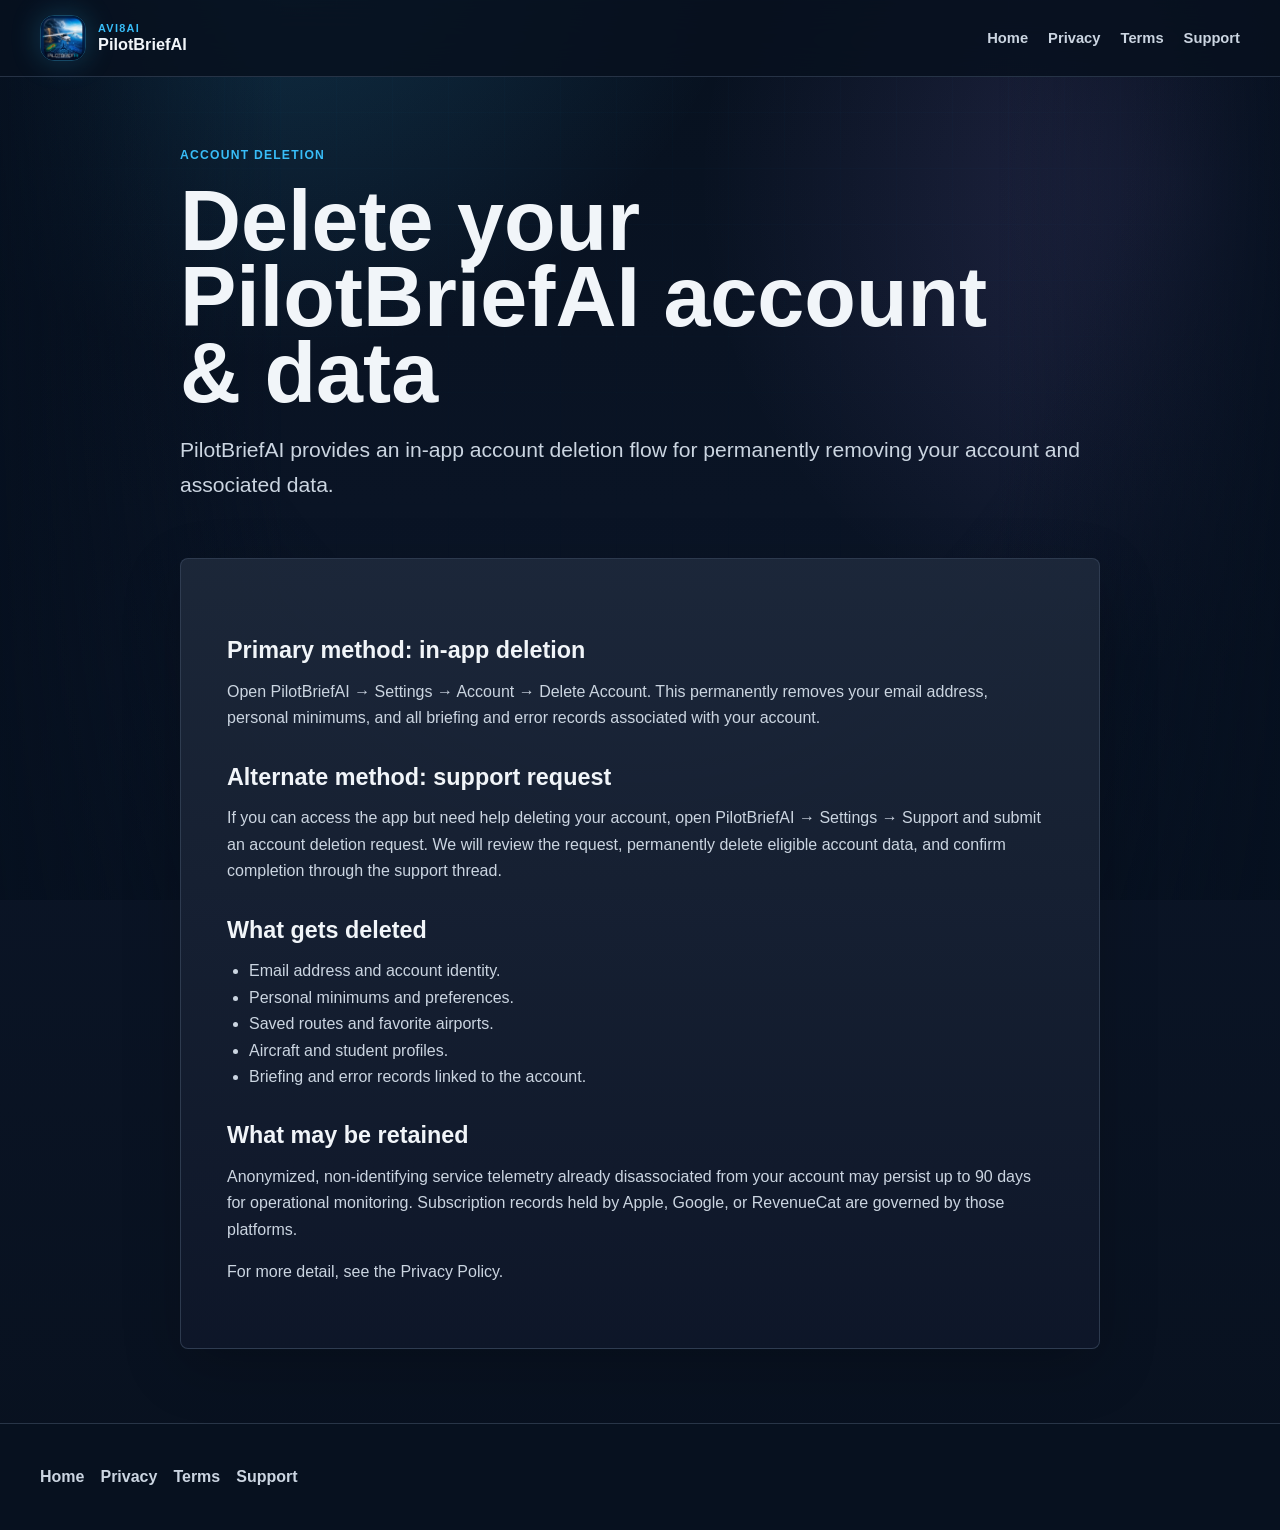
==== delete-account/index.html @ ac54194d "first go" ====
<!DOCTYPE html>
<html lang="en">
<head>
  <meta charset="utf-8">
  <meta name="viewport" content="width=device-width, initial-scale=1">
  <title>Delete Account & Data | PilotBriefAI</title>
  <meta name="description" content="How to delete your PilotBriefAI account and associated data.">
  <link rel="canonical" href="https://avi8ai.com/delete-account/">
  <link rel="icon" href="../assets/pilotbriefai-icon-192.png">
  <link rel="stylesheet" href="../styles.css">
</head>
<body>
  <header class="site-header">
    <div class="container nav">
      <a class="brand" href="../index.html"><img class="brand-mark" src="../assets/pilotbriefai-icon-192.png" alt=""><span><small>AVI8AI</small>PilotBriefAI</span></a>
      <nav class="nav-links" aria-label="Primary navigation">
        <a href="../index.html">Home</a>
        <a href="../privacy/index.html">Privacy</a>
        <a href="../terms/index.html">Terms</a>
        <a href="../support/index.html">Support</a>
      </nav>
    </div>
  </header>
  <main class="legal-wrap">
    <section class="legal-hero">
      <p class="eyebrow">Account deletion</p>
      <h1>Delete your PilotBriefAI account & data</h1>
      <p class="lead">PilotBriefAI provides an in-app account deletion flow for permanently removing your account and associated data.</p>
    </section>
    <article class="legal-card">
      <h2>Primary method: in-app deletion</h2>
      <p>Open PilotBriefAI → Settings → Account → Delete Account. This permanently removes your email address, personal minimums, and all briefing and error records associated with your account.</p>
      <h2>Alternate method: support request</h2>
      <p>If you can access the app but need help deleting your account, open PilotBriefAI → Settings → Support and submit an account deletion request. We will review the request, permanently delete eligible account data, and confirm completion through the support thread.</p>
      <h2>What gets deleted</h2>
      <ul>
        <li>Email address and account identity.</li>
        <li>Personal minimums and preferences.</li>
        <li>Saved routes and favorite airports.</li>
        <li>Aircraft and student profiles.</li>
        <li>Briefing and error records linked to the account.</li>
      </ul>
      <h2>What may be retained</h2>
      <p>Anonymized, non-identifying service telemetry already disassociated from your account may persist up to 90 days for operational monitoring. Subscription records held by Apple, Google, or RevenueCat are governed by those platforms.</p>
      <p>For more detail, see the <a href="../privacy/index.html">Privacy Policy</a>.</p>
    </article>
  </main>
  <footer class="site-footer"><div class="container footer-links"><a href="../index.html">Home</a><a href="../privacy/index.html">Privacy</a><a href="../terms/index.html">Terms</a><a href="../support/index.html">Support</a></div></footer>
</body>
</html>
---- styles.css ----
:root {
  --bg: #0f172a;
  --bg-deep: #06101f;
  --surface: #1e293b;
  --surface-alt: #142033;
  --panel: rgba(30, 41, 59, 0.82);
  --border: #334155;
  --text: #f1f5f9;
  --secondary: #cbd5e1;
  --muted: #7c8ba1;
  --accent: #38bdf8;
  --accent-2: #0ea5e9;
  --vfr: #4ade80;
  --mvfr: #60a5fa;
  --ifr: #f87171;
  --lifr: #d946ef;
  --go: #4ade80;
  --marginal: #fbbf24;
  --nogo: #f87171;
  --free: #64748b;
  --vfr-plan: #22c55e;
  --ifr-plan: #38bdf8;
  --cfi-plan: #a78bfa;
  --twilight: #fb923c;
  --shadow: 0 28px 90px rgba(0, 0, 0, 0.38);
  color-scheme: dark;
}

* {
  box-sizing: border-box;
}

html {
  scroll-behavior: smooth;
}

body {
  margin: 0;
  min-width: 320px;
  background:
    radial-gradient(circle at 20% -10%, rgba(56, 189, 248, 0.22), transparent 32rem),
    radial-gradient(circle at 92% 12%, rgba(167, 139, 250, 0.16), transparent 30rem),
    linear-gradient(180deg, #07111f 0%, #0b1527 44%, #08111f 100%);
  color: var(--text);
  font-family: -apple-system, BlinkMacSystemFont, "Segoe UI", sans-serif;
  line-height: 1.65;
}

body::before {
  content: "";
  position: fixed;
  inset: 0;
  z-index: -2;
  opacity: 0.34;
  background:
    linear-gradient(rgba(56, 189, 248, 0.07) 1px, transparent 1px),
    linear-gradient(90deg, rgba(56, 189, 248, 0.06) 1px, transparent 1px);
  background-size: 56px 56px;
  mask-image: linear-gradient(to bottom, #000 0%, transparent 78%);
}

body::after {
  content: "";
  position: fixed;
  inset: 0;
  z-index: -1;
  pointer-events: none;
  background:
    radial-gradient(ellipse at 50% 0%, transparent 0, transparent 55%, rgba(6, 16, 31, 0.72) 100%),
    linear-gradient(90deg, rgba(6, 16, 31, 0.86), transparent 22%, transparent 78%, rgba(6, 16, 31, 0.84));
}

a {
  color: inherit;
  text-decoration: none;
}

img {
  display: block;
  max-width: 100%;
}

p,
h1,
h2,
h3 {
  margin-top: 0;
}

h1,
h2,
h3 {
  letter-spacing: 0;
}

h1 {
  max-width: 820px;
  margin-bottom: 22px;
  font-size: clamp(3rem, 6.6vw, 6.4rem);
  line-height: 0.9;
}

h2 {
  margin-bottom: 16px;
  font-size: clamp(2.05rem, 4.2vw, 4rem);
  line-height: 1.02;
}

h3 {
  margin-bottom: 10px;
  font-size: 1.15rem;
  line-height: 1.2;
}

.container {
  width: min(1200px, calc(100% - 32px));
  margin: 0 auto;
}

.site-header {
  position: sticky;
  top: 0;
  z-index: 50;
  border-bottom: 1px solid rgba(51, 65, 85, 0.72);
  background: rgba(7, 17, 31, 0.86);
  backdrop-filter: blur(18px);
}

.nav {
  display: flex;
  min-height: 76px;
  align-items: center;
  justify-content: space-between;
  gap: 22px;
}

.brand {
  display: inline-flex;
  align-items: center;
  gap: 12px;
  min-width: fit-content;
  font-weight: 800;
}

.brand-mark {
  width: 46px;
  height: 46px;
  border: 1px solid rgba(56, 189, 248, 0.32);
  border-radius: 14px;
  object-fit: cover;
  box-shadow: 0 0 30px rgba(56, 189, 248, 0.24);
}

.brand small {
  display: block;
  color: var(--accent);
  font-size: 0.68rem;
  font-weight: 800;
  letter-spacing: 0.12em;
  line-height: 1.1;
  text-transform: uppercase;
}

.brand span {
  display: block;
  color: var(--text);
  font-size: 1.02rem;
  line-height: 1.15;
}

.nav-links {
  display: flex;
  align-items: center;
  gap: 20px;
  color: var(--secondary);
  font-size: 0.92rem;
  font-weight: 700;
}

.nav-links a {
  white-space: nowrap;
}

.nav-links a:hover {
  color: var(--accent);
}

.btn,
.store-badge {
  display: inline-flex;
  align-items: center;
  justify-content: center;
  gap: 10px;
  border: 1px solid rgba(56, 189, 248, 0.42);
  border-radius: 8px;
  min-height: 48px;
  padding: 0 18px;
  background: rgba(56, 189, 248, 0.12);
  color: var(--text);
  font-weight: 800;
  line-height: 1.15;
  transition: border-color 160ms ease, transform 160ms ease, background 160ms ease;
}

.btn:hover,
.store-badge:hover {
  transform: translateY(-1px);
  border-color: rgba(56, 189, 248, 0.9);
}

.btn.primary {
  border-color: transparent;
  background: linear-gradient(135deg, #67e8f9 0%, var(--accent) 42%, #0ea5e9 100%);
  color: #03131f;
  box-shadow: 0 18px 42px rgba(14, 165, 233, 0.26);
}

.btn.ghost {
  background: rgba(15, 23, 42, 0.68);
  color: var(--secondary);
}

.btn ion-icon {
  flex: 0 0 auto;
  font-size: 1.3rem;
}

.hero {
  position: relative;
  overflow: hidden;
  padding: 56px 0 72px;
}

.hero::before {
  content: "";
  position: absolute;
  inset: 0;
  background:
    linear-gradient(90deg, rgba(6, 16, 31, 0.92), rgba(6, 16, 31, 0.58) 45%, rgba(6, 16, 31, 0.82)),
    url("assets/avi8ai-logo-512.png") center right 8% / min(52vw, 680px) no-repeat;
  opacity: 0.34;
  pointer-events: none;
}

.hero-grid {
  position: relative;
  display: grid;
  grid-template-columns: minmax(0, 1.02fr) minmax(390px, 0.82fr);
  gap: 54px;
  align-items: center;
}

.hero-copy {
  position: relative;
  z-index: 10;
  max-width: 660px;
}

.eyebrow {
  display: inline-flex;
  align-items: center;
  gap: 9px;
  margin: 0 0 18px;
  color: var(--accent);
  font-size: 0.76rem;
  font-weight: 800;
  letter-spacing: 0.1em;
  text-transform: uppercase;
}

.status-dot {
  width: 9px;
  height: 9px;
  border-radius: 50%;
  background: var(--marginal);
  box-shadow: 0 0 0 7px rgba(251, 191, 36, 0.13), 0 0 24px rgba(251, 191, 36, 0.45);
}

.lead {
  color: var(--secondary);
  font-size: clamp(1.08rem, 2vw, 1.32rem);
}

.hero-actions,
.store-row,
.chip-row {
  display: flex;
  flex-wrap: wrap;
  align-items: center;
  gap: 12px;
}

.hero-actions {
  margin: 30px 0 18px;
}

.trial-note {
  display: flex;
  flex-wrap: wrap;
  gap: 12px;
  margin: 18px 0 0;
  color: var(--secondary);
}

.trial-note span {
  display: inline-flex;
  align-items: center;
  gap: 8px;
}

.store-row {
  margin-top: 24px;
}

.store-badge {
  min-height: auto;
  padding: 0;
  border: 0;
  background: transparent;
  box-shadow: 0 18px 42px rgba(0, 0, 0, 0.28);
}

.store-badge img {
  width: clamp(184px, 18vw, 238px);
  height: auto;
}

.store-row.hero-store {
  gap: 16px;
  margin-top: 30px;
}

.store-row.hero-store .store-badge img {
  width: clamp(206px, 20vw, 272px);
}

.hero-kicker {
  max-width: 760px;
  color: var(--text);
  font-size: clamp(1.1rem, 2vw, 1.28rem);
  font-weight: 850;
}

.store-badge small,
.metric-label {
  display: block;
  color: var(--muted);
  font-size: 0.68rem;
  font-weight: 800;
  letter-spacing: 0.05em;
  line-height: 1.1;
  text-transform: uppercase;
}

.store-badge strong {
  display: block;
  font-size: 1.04rem;
}

.chip-row {
  margin-top: 22px;
}

.ai-badge {
  display: inline-flex;
  align-items: center;
  gap: 5px;
  width: fit-content;
  border: 1px solid rgba(56, 189, 248, 0.3);
  border-radius: 999px;
  padding: 3px 8px;
  background: rgba(56, 189, 248, 0.12);
  color: var(--accent);
  font-size: 0.72rem;
  font-weight: 800;
  line-height: 1.1;
}

.ai-badge ion-icon {
  font-size: 0.86rem;
}

.chip {
  display: inline-flex;
  align-items: center;
  gap: 8px;
  min-height: 30px;
  border: 1px solid rgba(51, 65, 85, 0.85);
  border-radius: 999px;
  padding: 4px 10px;
  background: rgba(15, 23, 42, 0.68);
  color: var(--secondary);
  font-size: 0.82rem;
  font-weight: 800;
}

.dot {
  width: 8px;
  height: 8px;
  border-radius: 50%;
  background: var(--accent);
}

.dot.vfr { background: var(--vfr); }
.dot.mvfr { background: var(--mvfr); }
.dot.ifr { background: var(--ifr); }
.dot.lifr { background: var(--lifr); }
.dot.warn { background: var(--marginal); }
.dot.go { background: var(--go); }

.flight-deck {
  position: relative;
  min-height: 690px;
}

.phone {
  position: absolute;
  overflow: hidden;
  border: 1px solid rgba(203, 213, 225, 0.16);
  border-radius: 42px;
  background: #020617;
  box-shadow: var(--shadow);
}

.phone img {
  width: 100%;
  border-radius: 40px;
}

.phone.main {
  top: 0;
  right: 42px;
  z-index: 5;
  width: min(322px, 74vw);
}

.phone.left {
  top: 122px;
  left: 0;
  z-index: 3;
  width: min(252px, 58vw);
  opacity: 0.78;
  transform: rotate(-5deg);
}

.phone.right {
  right: 0;
  bottom: 10px;
  z-index: 2;
  width: min(242px, 56vw);
  opacity: 0.68;
  transform: rotate(5deg);
}

.deck-card {
  position: absolute;
  z-index: 8;
  border: 1px solid rgba(56, 189, 248, 0.38);
  border-radius: 8px;
  background: rgba(8, 17, 31, 0.9);
  box-shadow: 0 18px 50px rgba(0, 0, 0, 0.28);
  backdrop-filter: blur(18px);
}

.metar-tile {
  left: 18px;
  right: auto;
  bottom: 72px;
  top: auto;
  width: min(300px, 72vw);
  padding: 0;
  overflow: hidden;
  border-color: rgba(56, 189, 248, 0.42);
  border-radius: 20px;
}

.metar-tile img {
  display: block;
  width: 100%;
  border-radius: 19px;
}

.mini-metric {
  border: 1px solid rgba(51, 65, 85, 0.72);
  border-radius: 8px;
  padding: 9px;
  background: rgba(30, 41, 59, 0.76);
}

.mini-metric b {
  display: block;
  color: var(--text);
  font-size: 1.04rem;
  line-height: 1.2;
}

.route-card {
  left: 18px;
  bottom: 72px;
  width: min(330px, 76vw);
  padding: 16px;
}

.route-line {
  display: flex;
  align-items: center;
  justify-content: space-between;
  gap: 12px;
  margin-top: 14px;
}

.route-line span {
  display: grid;
  place-items: center;
  width: 54px;
  height: 54px;
  border: 1px solid rgba(56, 189, 248, 0.34);
  border-radius: 8px;
  background: rgba(56, 189, 248, 0.1);
  font-weight: 900;
}

.route-line i {
  flex: 1;
  height: 2px;
  background: linear-gradient(90deg, var(--accent), var(--marginal), var(--ifr));
}

.section {
  padding: 82px 0;
}

.section.compact {
  padding: 56px 0;
}

.section.alt {
  border-block: 1px solid rgba(51, 65, 85, 0.58);
  background:
    linear-gradient(180deg, rgba(30, 41, 59, 0.34), rgba(15, 23, 42, 0.2)),
    rgba(8, 17, 31, 0.4);
}

.section-head {
  margin-bottom: 34px;
}

.section-head.center {
  margin-inline: auto;
  text-align: center;
}

.workflow {
  counter-reset: flow;
}

.workflow .panel {
  display: grid;
  grid-template-columns: 48px 1fr;
  gap: 15px;
  align-items: start;
}

.step-num {
  display: grid;
  place-items: center;
  width: 48px;
  height: 48px;
  border: 1px solid rgba(56, 189, 248, 0.4);
  border-radius: 8px;
  background: rgba(56, 189, 248, 0.1);
  color: var(--accent);
  font-weight: 900;
}

.quote-panel {
  margin-top: 18px;
  border-color: rgba(56, 189, 248, 0.42);
  background: linear-gradient(135deg, rgba(56, 189, 248, 0.12), rgba(15, 23, 42, 0.92));
}

.quote-panel p {
  margin: 0;
  color: var(--text);
  font-size: clamp(1.25rem, 2.6vw, 2rem);
  font-weight: 800;
  line-height: 1.25;
}

.efb-table {
  margin-top: 18px;
  overflow-x: auto;
}

.efb-table table {
  width: 100%;
  min-width: 820px;
  border-collapse: collapse;
}

.efb-table th,
.efb-table td {
  border-bottom: 1px solid rgba(51, 65, 85, 0.76);
  padding: 14px 12px;
  color: var(--secondary);
  text-align: center;
  vertical-align: middle;
}

.efb-table th {
  color: var(--text);
  font-size: 0.78rem;
  letter-spacing: 0.08em;
  text-transform: uppercase;
}

.efb-table th:first-child,
.efb-table td:first-child {
  position: sticky;
  left: 0;
  z-index: 1;
  background: #111c2d;
  color: var(--text);
  text-align: left;
  font-weight: 850;
}

.efb-table .yes {
  color: var(--go);
  font-weight: 900;
}

.efb-table .no {
  color: var(--muted);
  font-weight: 900;
}

.stat-strip {
  display: grid;
  grid-template-columns: repeat(5, minmax(0, 1fr));
  gap: 10px;
}

.stat-tile {
  border: 1px solid rgba(51, 65, 85, 0.78);
  border-radius: 8px;
  padding: 16px;
  background: rgba(15, 23, 42, 0.7);
}

.stat-tile strong {
  display: block;
  color: var(--accent);
  font-size: 2rem;
  line-height: 1.05;
}

.stat-tile span {
  color: var(--secondary);
  font-size: 0.86rem;
}

.grid {
  display: grid;
  gap: 18px;
}

.grid.two { grid-template-columns: repeat(2, minmax(0, 1fr)); }
.grid.three { grid-template-columns: repeat(3, minmax(0, 1fr)); }
.grid.four { grid-template-columns: repeat(4, minmax(0, 1fr)); }

.suite-grid {
  gap: 22px;
  align-items: stretch;
}

.panel,
.legal-card {
  border: 1px solid rgba(51, 65, 85, 0.86);
  border-radius: 8px;
  background:
    linear-gradient(180deg, rgba(30, 41, 59, 0.92), rgba(15, 23, 42, 0.92));
  box-shadow: 0 18px 60px rgba(0, 0, 0, 0.2);
}

.panel {
  position: relative;
  overflow: hidden;
  padding: 24px;
}

.panel::before {
  content: "";
  position: absolute;
  inset: 0 0 auto;
  height: 1px;
  background: linear-gradient(90deg, transparent, rgba(56, 189, 248, 0.55), transparent);
}

.panel p,
.legal-card p,
.legal-card li {
  color: var(--secondary);
}

.icon-tile {
  display: grid;
  place-items: center;
  width: 44px;
  height: 44px;
  margin-bottom: 18px;
  border: 1px solid rgba(56, 189, 248, 0.35);
  border-radius: 8px;
  background: rgba(56, 189, 248, 0.1);
  color: var(--accent);
}

.icon-tile ion-icon {
  font-size: 1.55rem;
}

.suite-card {
  display: flex;
  min-height: 100%;
  flex-direction: column;
  padding: 26px;
  background:
    linear-gradient(135deg, rgba(56, 189, 248, 0.08), transparent 34%),
    linear-gradient(180deg, rgba(30, 41, 59, 0.96), rgba(13, 22, 38, 0.96));
}

.suite-card::after {
  content: "";
  position: absolute;
  inset: auto 22px 0;
  height: 3px;
  border-radius: 999px 999px 0 0;
  background: linear-gradient(90deg, transparent, rgba(56, 189, 248, 0.52), transparent);
  opacity: 0.58;
}

.suite-top {
  display: flex;
  align-items: center;
  justify-content: space-between;
  gap: 16px;
  margin-bottom: 22px;
}

.suite-top .icon-tile {
  flex: 0 0 auto;
  margin: 0;
}

.suite-card h3 {
  margin-bottom: 12px;
  font-size: 1.28rem;
}

.suite-card > p {
  margin-bottom: 0;
}

.suite-card .feature-list {
  margin-top: 24px;
  padding-top: 20px;
  border-top: 1px solid rgba(51, 65, 85, 0.72);
}

.brief-groups {
  display: grid;
  grid-template-columns: repeat(3, 1fr);
  gap: 16px;
  margin-bottom: 48px;
}

.brief-group {
  display: flex;
  flex-direction: column;
}

.brief-group h3 {
  margin: 12px 0 8px;
}

.brief-group > p {
  margin-bottom: 20px;
  color: var(--secondary);
  font-size: 0.9rem;
}

.brief-group.ai-group {
  border-color: rgba(56, 189, 248, 0.34);
  background:
    radial-gradient(circle at 80% 10%, rgba(56, 189, 248, 0.08), transparent 60%),
    rgba(15, 23, 42, 0.82);
}

.brief-feat {
  list-style: none;
  margin: 0 0 0 0;
  padding: 0;
  display: grid;
  gap: 7px;
  margin-top: auto;
}

.brief-feat li {
  display: flex;
  align-items: center;
  gap: 8px;
  padding: 9px 11px;
  border: 1px solid rgba(51, 65, 85, 0.55);
  border-radius: 7px;
  background: rgba(15, 23, 42, 0.55);
  color: var(--secondary);
  font-size: 0.84rem;
  font-weight: 700;
}

.brief-feat li ion-icon {
  flex-shrink: 0;
  color: var(--accent);
  font-size: 0.82rem;
}

.brief-group:not(.ai-group) .brief-feat li ion-icon {
  color: var(--muted);
}

.brief-feat li small {
  margin-left: auto;
  border: 1px solid rgba(56, 189, 248, 0.3);
  border-radius: 999px;
  padding: 1px 6px;
  background: rgba(56, 189, 248, 0.1);
  color: var(--accent);
  font-size: 0.62rem;
  font-weight: 800;
  letter-spacing: 0.06em;
  text-transform: uppercase;
}

.boi-badge {
  display: inline-flex;
  align-items: center;
  gap: 5px;
  border: 1px solid rgba(56, 189, 248, 0.3);
  border-radius: 999px;
  padding: 3px 8px;
  background: rgba(56, 189, 248, 0.12);
  color: var(--accent);
  font-size: 0.66rem;
  font-weight: 800;
  letter-spacing: 0.04em;
  text-transform: uppercase;
  white-space: nowrap;
}

.boi-badge ion-icon {
  font-size: 0.76rem;
}

.boi-badge.data {
  border-color: rgba(51, 65, 85, 0.8);
  background: rgba(30, 41, 59, 0.7);
  color: var(--muted);
}

.boi-badge.live {
  border-color: rgba(74, 222, 128, 0.3);
  background: rgba(74, 222, 128, 0.1);
  color: var(--vfr);
}

.decision-panel {
  display: grid;
  grid-template-columns: minmax(0, 1fr) 230px;
  gap: 20px;
  align-items: stretch;
}

.brief-card {
  min-height: 100%;
  border-color: rgba(251, 191, 36, 0.42);
}

.brief-top {
  display: flex;
  align-items: center;
  justify-content: space-between;
  gap: 12px;
  margin-bottom: 18px;
}

.verdict-bar {
  display: grid;
  place-items: center;
  min-height: 78px;
  margin: 0 -24px 20px;
  background: var(--marginal);
  color: #03131f;
  font-size: 1.7rem;
  font-weight: 900;
}

.gng-panel {
  display: grid;
  place-items: center;
  min-height: 100%;
}

.gng-stack {
  display: grid;
  gap: 10px;
  width: 100%;
}

.gng-option {
  border: 1px solid rgba(51, 65, 85, 0.85);
  border-radius: 8px;
  padding: 14px;
  background: rgba(15, 23, 42, 0.72);
}

.gng-option strong {
  display: flex;
  align-items: center;
  gap: 8px;
  color: var(--text);
}

.gng-option.active {
  border-color: rgba(251, 191, 36, 0.56);
  background: rgba(251, 191, 36, 0.12);
}

.metrics {
  display: grid;
  grid-template-columns: repeat(3, 1fr);
  gap: 10px;
  margin-top: 18px;
}

.feature-list {
  display: grid;
  gap: 12px;
  margin-top: 18px;
}

.feature-list span {
  display: flex;
  align-items: flex-start;
  gap: 10px;
  color: var(--secondary);
}

.feature-list ion-icon {
  flex: 0 0 auto;
  margin-top: 4px;
  color: var(--go);
}

.cfi-command {
  display: grid;
  grid-template-columns: minmax(0, 1.02fr) minmax(390px, 0.88fr);
  gap: 34px;
  align-items: center;
}

.cfi-copy {
  min-width: 0;
}

.cfi-capabilities {
  margin-top: 26px;
}

.cfi-mini {
  min-height: 100%;
}

.cfi-mini .icon-tile {
  margin-bottom: 14px;
}

.cfi-flow {
  display: flex;
  align-items: center;
  gap: 8px;
  margin-top: 20px;
  overflow-x: auto;
  padding-bottom: 4px;
}

.cfi-flow span {
  display: inline-flex;
  align-items: center;
  gap: 8px;
  min-height: 42px;
  border: 1px solid rgba(167, 139, 250, 0.42);
  border-radius: 8px;
  padding: 0 12px;
  background: rgba(167, 139, 250, 0.1);
  color: var(--text);
  font-size: 0.86rem;
  font-weight: 900;
  white-space: nowrap;
}

.cfi-flow ion-icon {
  color: var(--cfi-plan);
  font-size: 1.1rem;
}

.cfi-flow i {
  flex: 0 0 24px;
  height: 1px;
  background: linear-gradient(90deg, rgba(167, 139, 250, 0.2), rgba(56, 189, 248, 0.8));
}

.cfi-visual {
  position: relative;
  min-height: 580px;
  overflow: hidden;
  border: 1px solid rgba(167, 139, 250, 0.22);
  border-radius: 12px;
  background: #060e1c;
  box-shadow: var(--shadow);
}

.cfi-visual::before {
  content: "";
  position: absolute;
  inset: 0;
  background: radial-gradient(ellipse at 62% 38%, rgba(167, 139, 250, 0.13), transparent 68%);
  pointer-events: none;
}

.cfi-screen {
  position: absolute;
  z-index: 1;
  overflow: hidden;
  border: 1px solid rgba(148, 163, 184, 0.18);
  border-radius: 14px;
  background: #06101f;
  box-shadow: 0 20px 56px rgba(0, 0, 0, 0.6), 0 0 0 1px rgba(167, 139, 250, 0.08);
}

.cfi-screen img {
  display: block;
  width: 100%;
  height: 100%;
  object-fit: cover;
  object-position: top center;
}

.cfi-screen.teaching {
  left: 6%;
  top: 28px;
  width: min(58%, 390px);
  bottom: 28px;
}

.cfi-screen.sending {
  right: 4%;
  top: 72px;
  width: min(52%, 350px);
  bottom: 28px;
  box-shadow: 0 24px 64px rgba(0, 0, 0, 0.7), 0 0 0 1px rgba(167, 139, 250, 0.12), -8px 0 32px rgba(0, 0, 0, 0.4);
}

.cfi-status-card {
  position: absolute;
  left: 28px;
  right: 28px;
  bottom: 24px;
  z-index: 3;
  border: 1px solid rgba(167, 139, 250, 0.46);
  border-radius: 8px;
  padding: 18px;
  background: rgba(7, 17, 31, 0.88);
  backdrop-filter: blur(14px);
}

.cfi-status-card h3 {
  margin: 12px 0 4px;
}

.cfi-status-card p {
  margin-bottom: 14px;
  color: var(--secondary);
}

.cfi-status-grid {
  display: grid;
  grid-template-columns: repeat(3, minmax(0, 1fr));
  gap: 8px;
}

.cfi-status-grid span {
  border: 1px solid rgba(51, 65, 85, 0.82);
  border-radius: 8px;
  padding: 10px;
  background: rgba(15, 23, 42, 0.72);
  color: var(--secondary);
  font-size: 0.82rem;
}

.cfi-status-grid b {
  display: block;
  color: var(--cfi-plan);
  font-size: 1rem;
  line-height: 1.15;
}

.route-showcase {
  display: grid;
  grid-template-columns: minmax(0, 0.95fr) minmax(0, 1.05fr);
  gap: 34px;
  align-items: stretch;
}

.route-showcase.center {
  align-items: center;
}

.route-notes {
  display: grid;
  gap: 14px;
  margin-top: 28px;
}

.route-notes div {
  display: grid;
  grid-template-columns: 42px minmax(0, 1fr);
  column-gap: 14px;
  align-items: start;
  border-top: 1px solid rgba(51, 65, 85, 0.76);
  padding-top: 16px;
}

.route-notes .note-number {
  display: grid;
  place-items: center;
  width: 34px;
  height: 34px;
  border: 1px solid rgba(56, 189, 248, 0.34);
  border-radius: 8px;
  background: rgba(56, 189, 248, 0.08);
  color: var(--accent);
  font-size: 0.72rem;
  font-weight: 900;
}

.route-notes strong {
  color: var(--text);
  font-size: 1.04rem;
  line-height: 1.2;
}

.route-notes p {
  grid-column: 2;
  margin: 4px 0 0;
  color: var(--secondary);
}

.insight-rail {
  display: grid;
  grid-template-columns: repeat(2, minmax(0, 1fr));
  gap: 0;
  margin-top: 28px;
  overflow: hidden;
  border: 1px solid rgba(51, 65, 85, 0.76);
  border-radius: 8px;
  background:
    linear-gradient(135deg, rgba(56, 189, 248, 0.08), transparent 36%),
    rgba(15, 23, 42, 0.62);
}

.insight-rail.compact {
  grid-template-columns: repeat(2, minmax(0, 1fr));
}

.insight-rail div {
  min-width: 0;
  padding: 18px;
  border-right: 1px solid rgba(51, 65, 85, 0.7);
  border-bottom: 1px solid rgba(51, 65, 85, 0.7);
}

.insight-rail div:nth-child(2n) {
  border-right: 0;
}

.insight-rail div:nth-last-child(-n+2) {
  border-bottom: 0;
}

.insight-rail strong {
  display: block;
  margin-bottom: 6px;
  color: var(--text);
  line-height: 1.2;
}

.insight-rail p {
  margin: 0;
  color: var(--secondary);
  font-size: 0.95rem;
}

.screenshot-panel,
.product-visual {
  overflow: hidden;
  position: relative;
  border: 1px solid rgba(56, 189, 248, 0.22);
  border-radius: 8px;
  background:
    radial-gradient(circle at 50% 0%, rgba(56, 189, 248, 0.16), transparent 24rem),
    linear-gradient(180deg, rgba(30, 41, 59, 0.72), rgba(7, 17, 31, 0.94));
}

.screenshot-panel::after,
.product-visual::after {
  content: "";
  position: absolute;
  inset: 0;
  pointer-events: none;
  background:
    linear-gradient(180deg, rgba(7, 17, 31, 0.05), transparent 42%, rgba(7, 17, 31, 0.42)),
    linear-gradient(90deg, rgba(7, 17, 31, 0.24), transparent 18%, transparent 82%, rgba(7, 17, 31, 0.24));
}

.screenshot-panel img {
  width: 100%;
}

.pirep-visual {
  display: flex;
  align-items: center;
  justify-content: center;
  align-self: center;
  min-height: 0;
  padding: 24px;
  background: none;
  border: none;
  box-shadow: none;
}

.pirep-visual img {
  width: auto;
  max-width: 340px;
  height: auto;
  border-radius: 24px;
  border: 1.5px solid rgba(51, 65, 85, 0.8);
  box-shadow: 0 32px 90px rgba(0, 0, 0, 0.55), 0 0 0 1px rgba(56, 189, 248, 0.1);
}

.pirep-visual::after {
  display: none;
}

.screenshot-panel.pad {
  padding: 16px;
}

.screenshot-panel.pad img {
  border: 1px solid rgba(51, 65, 85, 0.82);
  border-radius: 8px;
  background: #07111f;
}

.combo-card {
  display: grid;
  grid-template-rows: auto 1fr;
  gap: 18px;
  height: 560px;
  background:
    radial-gradient(circle at 50% 76%, rgba(56, 189, 248, 0.14), transparent 16rem),
    linear-gradient(180deg, rgba(30, 41, 59, 0.92), rgba(10, 19, 34, 0.96));
}

.combo-visual {
  align-self: end;
  min-height: 330px;
  padding: 22px;
  border-color: rgba(56, 189, 248, 0.14);
  background:
    radial-gradient(circle at 50% 34%, rgba(56, 189, 248, 0.2), transparent 15rem),
    linear-gradient(180deg, rgba(56, 189, 248, 0.08), rgba(7, 17, 31, 0.58));
  box-shadow: inset 0 1px 0 rgba(255, 255, 255, 0.04);
}

.combo-visual.phone-frame,
.combo-visual.single {
  display: grid;
  place-items: center;
}

.combo-visual.phone-frame img,
.combo-visual.single img {
  width: min(295px, 92%);
  max-height: 390px;
  object-fit: contain;
  filter: drop-shadow(0 24px 44px rgba(0, 0, 0, 0.45));
}

.combo-visual.alt-panel {
  background: none;
  border: none;
  box-shadow: none;
  padding: 0;
  min-height: 0;
  align-self: stretch;
  display: flex;
  align-items: center;
}

.combo-visual.alt-panel img {
  width: 100%;
  height: auto;
  object-fit: contain;
  filter: none;
  border-radius: 20px;
  border: 1.5px solid rgba(51, 65, 85, 0.8);
  box-shadow: 0 32px 90px rgba(0, 0, 0, 0.55), 0 0 0 1px rgba(56, 189, 248, 0.1);
}

.combo-visual.live-track-panel {
  padding: 0;
  overflow: hidden;
  border-radius: 10px;
}

.combo-visual.live-track-panel img {
  display: block;
  width: 100%;
  height: 100%;
  max-height: none;
  object-fit: cover;
  object-position: center 70%;
}

.combo-visual.atc-visual {
  display: grid;
  align-content: center;
  gap: 12px;
}

.combo-visual.atc-visual img {
  position: relative;
  z-index: 1;
  border: 1px solid rgba(51, 65, 85, 0.76);
  border-radius: 8px;
  box-shadow: 0 18px 38px rgba(0, 0, 0, 0.3);
}

.combo-visual.atc-visual .chip-shot {
  width: min(230px, 72%);
  margin: 0 auto -4px;
  padding: 12px 22px;
  background: rgba(56, 189, 248, 0.1);
}

.combo-visual.atc-visual .panel-shot {
  width: min(330px, 100%);
  margin: 0 auto;
}

.route-visual {
  min-height: 650px;
  padding: 22px;
}

.route-visual .route-shot {
  position: absolute;
  width: min(51%, 390px);
  max-height: calc(100% - 44px);
  object-fit: cover;
  object-position: top center;
  border: 1px solid rgba(56, 189, 248, 0.26);
  border-radius: 8px;
  box-shadow: 0 28px 70px rgba(0, 0, 0, 0.36);
}

.route-visual .route-shot.primary {
  left: 5%;
  top: 34px;
  z-index: 2;
}

.route-visual .route-shot.secondary {
  right: 5%;
  top: 92px;
  z-index: 1;
}

.route-visual .visual-caption {
  position: absolute;
  left: 24px;
  right: 24px;
  bottom: 20px;
  z-index: 3;
  border: 1px solid rgba(56, 189, 248, 0.28);
  border-radius: 8px;
  padding: 14px 16px;
  background: rgba(7, 17, 31, 0.84);
  color: var(--secondary);
  backdrop-filter: blur(16px);
}

.dashboard-spotlight {
  display: grid;
  grid-template-columns: minmax(0, 0.86fr) minmax(360px, 0.72fr);
  gap: 34px;
  align-items: center;
}

.dashboard-phone {
  min-height: 720px;
  display: grid;
  place-items: center;
  padding: 24px;
}

.dashboard-phone img {
  width: min(390px, 100%);
  border-radius: 28px;
  box-shadow: 0 30px 80px rgba(0, 0, 0, 0.42);
}

.dashboard-points {
  display: grid;
  gap: 12px;
  margin-top: 24px;
}

.dashboard-point {
  display: grid;
  grid-template-columns: 58px minmax(0, 1fr);
  gap: 16px;
  align-items: start;
  border: 1px solid rgba(51, 65, 85, 0.76);
  border-radius: 8px;
  padding: 16px;
  background:
    linear-gradient(135deg, rgba(56, 189, 248, 0.08), transparent 36%),
    rgba(15, 23, 42, 0.7);
}

.dash-icon {
  display: grid;
  place-items: center;
  width: 52px;
  height: 52px;
  border: 1px solid rgba(56, 189, 248, 0.32);
  border-radius: 8px;
  justify-self: start;
  color: var(--accent);
  background: rgba(56, 189, 248, 0.1);
}

.dash-icon ion-icon {
  color: var(--accent);
  font-size: 27px;
}

.dashboard-point > div {
  min-width: 0;
}

.dashboard-point h3 {
  margin: 0 0 5px;
  line-height: 1.15;
}

.dashboard-point p {
  margin-bottom: 0;
}

.sectional {
  min-height: 360px;
  height: 100%;
  position: relative;
  overflow: hidden;
  border: 1px solid rgba(56, 189, 248, 0.28);
  border-radius: 8px;
  background:
    linear-gradient(rgba(8, 17, 31, 0.12), rgba(8, 17, 31, 0.64)),
    url("assets/screenshots/live-track.jpg") center / cover no-repeat;
}

.sectional::after {
  content: "";
  position: absolute;
  inset: 0;
  background:
    radial-gradient(circle at 48% 46%, rgba(56, 189, 248, 0.2), transparent 10rem),
    linear-gradient(180deg, transparent 40%, rgba(6, 16, 31, 0.92));
}

.wind-rose {
  position: absolute;
  left: 28px;
  bottom: 28px;
  z-index: 2;
  display: grid;
  place-items: center;
  width: 176px;
  height: 176px;
  border: 1px solid rgba(56, 189, 248, 0.5);
  border-radius: 50%;
  background: rgba(8, 17, 31, 0.78);
  box-shadow: 0 0 42px rgba(56, 189, 248, 0.14);
}

.wind-rose::before,
.wind-rose::after {
  content: "";
  position: absolute;
  background: rgba(56, 189, 248, 0.6);
}

.wind-rose::before {
  width: 2px;
  height: 140px;
  transform: rotate(20deg);
}

.wind-rose::after {
  width: 118px;
  height: 8px;
  border-radius: 999px;
  background: linear-gradient(90deg, var(--accent), var(--marginal));
  transform: rotate(112deg);
}

.wind-rose span {
  position: relative;
  z-index: 1;
  padding: 8px 10px;
  border-radius: 8px;
  background: #07111f;
  color: var(--text);
  font-weight: 900;
}

.ai-stack {
  display: grid;
  gap: 14px;
}

.ai-step {
  display: grid;
  grid-template-columns: 44px 1fr;
  gap: 14px;
  align-items: start;
  padding: 16px;
  border: 1px solid rgba(51, 65, 85, 0.78);
  border-radius: 8px;
  background: rgba(15, 23, 42, 0.74);
}

.ai-step b {
  display: grid;
  place-items: center;
  width: 44px;
  height: 44px;
  border-radius: 8px;
  background: rgba(56, 189, 248, 0.12);
  color: var(--accent);
}

.under-hood {
  margin-top: 18px;
}

.pricing-card {
  padding-top: 28px;
}

.pricing-card::after {
  content: "";
  position: absolute;
  inset: 0 0 auto;
  height: 4px;
  background: var(--tier, var(--accent));
}

.pricing-card.featured {
  border-color: rgba(56, 189, 248, 0.68);
  box-shadow: 0 24px 80px rgba(56, 189, 248, 0.12);
}

.tier-features {
  margin: 18px 0 0;
  padding: 0;
  list-style: none;
}

.tier-features li {
  display: flex;
  align-items: flex-start;
  gap: 9px;
  padding: 8px 0;
  border-top: 1px solid rgba(51, 65, 85, 0.55);
  color: var(--secondary);
  font-size: 0.92rem;
}

.tier-features ion-icon {
  flex: 0 0 auto;
  margin-top: 3px;
  color: var(--go);
}

.feature-matrix {
  margin-top: 24px;
  overflow-x: auto;
}

.feature-matrix table {
  width: 100%;
  min-width: 920px;
  border-collapse: collapse;
}

.feature-matrix th,
.feature-matrix td {
  border-bottom: 1px solid rgba(51, 65, 85, 0.76);
  padding: 13px 12px;
  color: var(--secondary);
  text-align: center;
  vertical-align: top;
}

.feature-matrix th {
  color: var(--text);
  font-size: 0.82rem;
  letter-spacing: 0.08em;
  text-transform: uppercase;
}

.feature-matrix th:first-child,
.feature-matrix td:first-child {
  position: sticky;
  left: 0;
  z-index: 1;
  background: #111c2d;
  color: var(--text);
  text-align: left;
  font-weight: 800;
}

.feature-matrix .group td {
  background: rgba(56, 189, 248, 0.08);
  color: var(--accent);
  font-size: 0.76rem;
  font-weight: 900;
  letter-spacing: 0.08em;
  text-transform: uppercase;
}

.feature-matrix .yes {
  color: var(--go);
  font-weight: 900;
}

.feature-matrix .no {
  color: var(--muted);
}

.badge {
  display: inline-flex;
  border: 1px solid color-mix(in srgb, var(--tier, var(--accent)) 58%, transparent);
  border-radius: 999px;
  padding: 3px 9px;
  color: var(--tier, var(--accent));
  font-size: 0.73rem;
  font-weight: 900;
  letter-spacing: 0.05em;
  text-transform: uppercase;
}

.price {
  margin: 18px 0 8px;
  font-size: 2.35rem;
  font-weight: 900;
  line-height: 1;
}

.price small {
  color: var(--muted);
  font-size: 0.95rem;
  font-weight: 800;
}

.trial-band {
  border-block: 1px solid rgba(56, 189, 248, 0.34);
  background:
    linear-gradient(90deg, rgba(56, 189, 248, 0.18), rgba(74, 222, 128, 0.08), rgba(251, 191, 36, 0.1)),
    rgba(8, 17, 31, 0.86);
  padding: 34px 0;
}

.trial-band .container {
  display: flex;
  align-items: center;
  justify-content: space-between;
  gap: 22px;
}

.safety {
  border-color: rgba(251, 191, 36, 0.48);
  background:
    linear-gradient(135deg, rgba(251, 191, 36, 0.11), rgba(15, 23, 42, 0.92));
}

.site-footer {
  border-top: 1px solid rgba(51, 65, 85, 0.76);
  background: #07111f;
  padding: 40px 0;
  color: var(--muted);
}

.footer-grid {
  display: grid;
  grid-template-columns: 1fr auto;
  gap: 24px;
  align-items: start;
}

.footer-links {
  display: flex;
  flex-wrap: wrap;
  gap: 16px;
  color: var(--secondary);
  font-weight: 800;
}

.legal-hero {
  padding: 64px 0 34px;
}

.legal-wrap {
  width: min(920px, calc(100% - 32px));
  margin: 0 auto;
}

.legal-card {
  padding: clamp(24px, 4vw, 46px);
  margin-bottom: 74px;
}

.legal-card h2 {
  margin-top: 34px;
  font-size: 1.46rem;
}

.legal-card ul {
  padding-left: 22px;
}

.notice {
  border: 1px solid rgba(251, 191, 36, 0.48);
  border-radius: 8px;
  padding: 18px;
  background: rgba(251, 191, 36, 0.09);
}

.faq details {
  border-top: 1px solid rgba(51, 65, 85, 0.82);
  padding: 18px 0;
}

.faq summary {
  cursor: pointer;
  color: var(--text);
  font-weight: 800;
}

@media (max-width: 980px) {
  .nav {
    align-items: flex-start;
    flex-direction: column;
    padding: 14px 0;
  }

  .nav-links {
    width: 100%;
    overflow-x: auto;
    padding-bottom: 4px;
  }

  .hero-grid,
  .dashboard-spotlight,
  .grid.two,
  .grid.three,
  .grid.four,
  .insight-rail,
  .insight-rail.compact,
  .stat-strip,
  .cfi-command,
  .decision-panel,
  .route-showcase,
  .footer-grid {
    grid-template-columns: 1fr;
  }

  .brief-groups {
    grid-template-columns: 1fr 1fr;
  }

  .insight-rail div,
  .insight-rail div:nth-child(2n),
  .insight-rail div:nth-last-child(-n+2) {
    border-right: 0;
    border-bottom: 1px solid rgba(51, 65, 85, 0.7);
  }

  .insight-rail div:last-child {
    border-bottom: 0;
  }

  .flight-deck {
    min-height: 610px;
  }

  .trial-band .container {
    align-items: flex-start;
    flex-direction: column;
  }

  .cfi-visual {
    min-height: 620px;
  }

  .cfi-screen.teaching {
    left: 4%;
    width: min(58%, 380px);
  }

  .cfi-screen.sending {
    right: 4%;
    width: min(50%, 320px);
  }
}

@media (max-width: 680px) {
  h1 {
    font-size: clamp(2.85rem, 17vw, 4.6rem);
  }

  .brief-groups {
    grid-template-columns: 1fr;
  }

  .hero {
    padding-top: 34px;
  }

  .hero-grid {
    gap: 34px;
  }

  .flight-deck {
    min-height: auto;
  }

  .phone.main {
    position: relative;
    inset: auto;
    width: min(330px, 88vw);
    margin: 0 auto;
  }

  .phone.left,
  .phone.right,
  .deck-card {
    display: none;
  }

  .metrics,
  .metar-grid {
    grid-template-columns: 1fr;
  }

  .workflow .panel {
    grid-template-columns: 1fr;
  }

  .cfi-flow {
    align-items: stretch;
    flex-direction: column;
  }

  .cfi-flow i {
    width: 1px;
    height: 16px;
    margin-left: 20px;
  }

  .cfi-visual {
    min-height: auto;
    padding: 18px;
  }

  .cfi-screen {
    position: relative;
    inset: auto;
    width: 100%;
    height: auto;
  }

  .cfi-screen + .cfi-screen {
    margin-top: 14px;
  }

  .cfi-screen.teaching,
  .cfi-screen.sending {
    left: auto;
    right: auto;
    top: auto;
    width: 100%;
    height: auto;
  }

  .cfi-screen img {
    height: auto;
  }

  .cfi-status-card {
    position: relative;
    left: auto;
    right: auto;
    bottom: auto;
    margin-top: 14px;
  }

  .cfi-status-grid {
    grid-template-columns: 1fr;
  }

  .route-visual {
    display: grid;
    gap: 14px;
    min-height: auto;
    padding: 16px;
  }

  .route-visual .route-shot {
    position: relative;
    width: 100%;
    max-height: none;
    object-fit: contain;
  }

  .route-visual .route-shot.primary,
  .route-visual .route-shot.secondary {
    left: auto;
    right: auto;
    top: auto;
  }

  .dashboard-phone {
    width: 100%;
    min-height: auto;
    padding: 16px;
  }

  .dashboard-phone img {
    width: min(310px, 100%);
    border-radius: 22px;
  }

  .section {
    padding: 60px 0;
  }

  .sectional {
    min-height: 360px;
  }

  .wind-rose {
    width: 146px;
    height: 146px;
  }
}
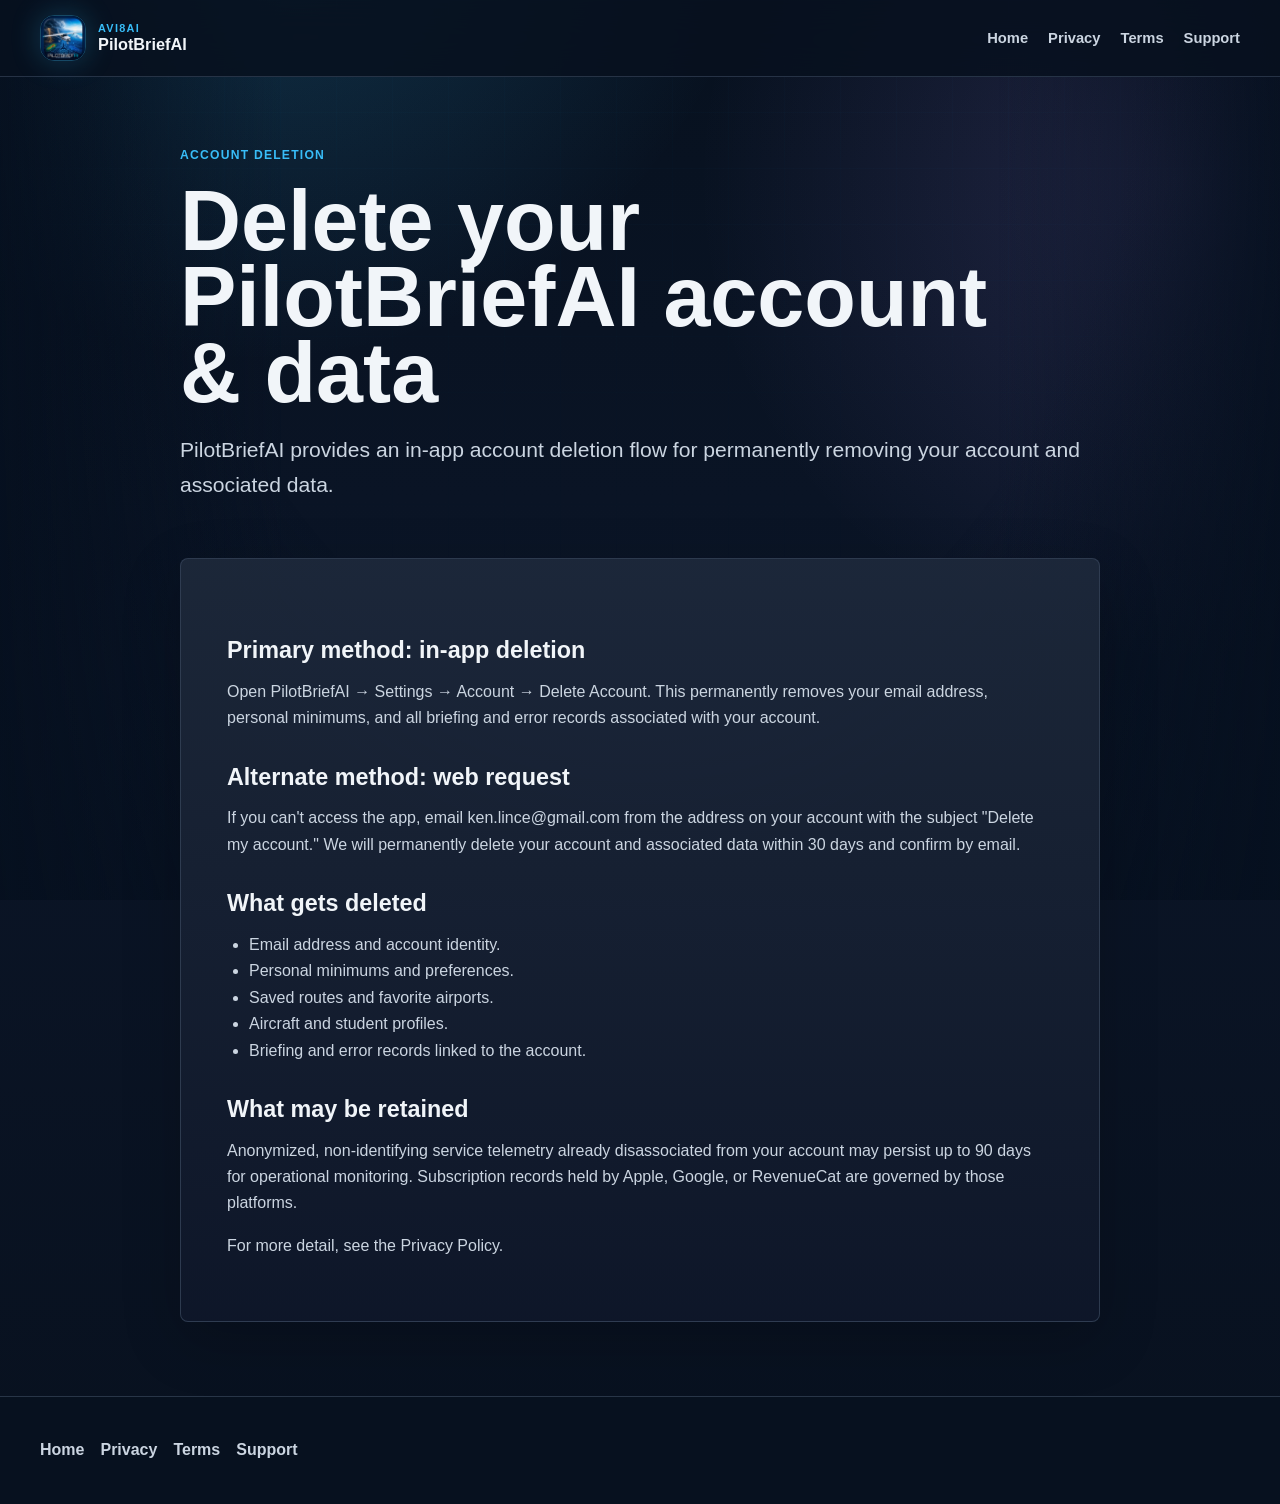
==== commit 0b858808: "update" ====
--- a/delete-account/index.html
+++ b/delete-account/index.html
@@ -30,8 +30,8 @@
     <article class="legal-card">
       <h2>Primary method: in-app deletion</h2>
       <p>Open PilotBriefAI → Settings → Account → Delete Account. This permanently removes your email address, personal minimums, and all briefing and error records associated with your account.</p>
-      <h2>Alternate method: support request</h2>
-      <p>If you can access the app but need help deleting your account, open PilotBriefAI → Settings → Support and submit an account deletion request. We will review the request, permanently delete eligible account data, and confirm completion through the support thread.</p>
+      <h2>Alternate method: web request</h2>
+      <p>If you can't access the app, email <a href="mailto:ken.lince@gmail.com">ken.lince@gmail.com</a> from the address on your account with the subject "Delete my account." We will permanently delete your account and associated data within 30 days and confirm by email.</p>
       <h2>What gets deleted</h2>
       <ul>
         <li>Email address and account identity.</li>
--- a/styles.css
+++ b/styles.css
@@ -185,6 +185,12 @@
   color: var(--accent);
 }
 
+.nav-cta {
+  min-height: 42px;
+  padding-inline: 16px;
+  white-space: nowrap;
+}
+
 .btn,
 .store-badge {
   display: inline-flex;
@@ -235,10 +241,7 @@
   content: "";
   position: absolute;
   inset: 0;
-  background:
-    linear-gradient(90deg, rgba(6, 16, 31, 0.92), rgba(6, 16, 31, 0.58) 45%, rgba(6, 16, 31, 0.82)),
-    url("assets/avi8ai-logo-512.png") center right 8% / min(52vw, 680px) no-repeat;
-  opacity: 0.34;
+  background: linear-gradient(90deg, rgba(6, 16, 31, 0.92), rgba(6, 16, 31, 0.58) 45%, rgba(6, 16, 31, 0.82));
   pointer-events: none;
 }
 
@@ -463,11 +466,12 @@
 }
 
 .metar-tile {
-  left: 18px;
+  left: 18%;
   right: auto;
-  bottom: 72px;
+  bottom: -110px;
   top: auto;
-  width: min(300px, 72vw);
+  transform: translateX(-50%);
+  width: min(275px, 66vw);
   padding: 0;
   overflow: hidden;
   border-color: rgba(56, 189, 248, 0.42);
@@ -477,7 +481,47 @@
 .metar-tile img {
   display: block;
   width: 100%;
-  border-radius: 19px;
+  border-radius: 19px 19px 0 0;
+}
+
+.metar-windy-bar {
+  display: flex;
+  align-items: center;
+  justify-content: space-between;
+  padding: 7px 12px;
+  background: rgba(6, 14, 26, 0.97);
+  border-top: 1px solid rgba(255, 107, 35, 0.25);
+  font-size: 0.67rem;
+  letter-spacing: 0.06em;
+  text-transform: uppercase;
+}
+
+.metar-windy-label {
+  display: flex;
+  align-items: center;
+  gap: 5px;
+  color: var(--muted);
+  font-weight: 700;
+}
+
+.windy-brand {
+  color: #ff6b35;
+  font-weight: 900;
+  letter-spacing: 0.04em;
+}
+
+.windy-inline {
+  display: inline-flex;
+  align-items: center;
+  margin-left: 6px;
+  padding: 1px 7px;
+  border: 1px solid rgba(255, 107, 35, 0.45);
+  border-radius: 999px;
+  color: #ff6b35;
+  font-size: 0.7em;
+  font-weight: 900;
+  letter-spacing: 0.05em;
+  vertical-align: middle;
 }
 
 .mini-metric {
@@ -972,25 +1016,57 @@
   min-width: 0;
 }
 
-.cfi-capabilities {
-  margin-top: 26px;
-}
-
-.cfi-mini {
-  min-height: 100%;
-}
-
-.cfi-mini .icon-tile {
-  margin-bottom: 14px;
-}
-
-.cfi-flow {
+.cfi-steps {
+  list-style: none;
+  margin: 28px 0 0;
+  padding: 0;
+}
+
+.cfi-steps li {
   display: flex;
-  align-items: center;
-  gap: 8px;
-  margin-top: 20px;
-  overflow-x: auto;
-  padding-bottom: 4px;
+  align-items: flex-start;
+  gap: 16px;
+  padding: 16px 0;
+  border-top: 1px solid rgba(51, 65, 85, 0.45);
+}
+
+.cfi-steps li:last-child {
+  border-bottom: 1px solid rgba(51, 65, 85, 0.45);
+}
+
+.cfi-steps li > div {
+  flex: 1;
+  min-width: 0;
+}
+
+.cfi-steps strong {
+  display: block;
+  color: var(--text);
+  font-size: 0.95rem;
+  font-weight: 700;
+  margin-bottom: 4px;
+}
+
+.cfi-steps li p {
+  margin: 0;
+  font-size: 0.85rem;
+  color: var(--secondary);
+  line-height: 1.5;
+}
+
+.icon-tile.cfi-icon {
+  flex-shrink: 0;
+  width: 36px;
+  height: 36px;
+  margin-bottom: 0;
+  margin-top: 2px;
+  border-color: rgba(167, 139, 250, 0.3);
+  background: rgba(167, 139, 250, 0.1);
+  color: var(--cfi-plan);
+}
+
+.icon-tile.cfi-icon ion-icon {
+  font-size: 1.1rem;
 }
 
 .cfi-flow span {
@@ -1123,6 +1199,141 @@
 
 .route-showcase.center {
   align-items: center;
+}
+
+.pirep-showcase {
+  display: grid;
+  grid-template-columns: minmax(0, 0.92fr) minmax(460px, 1.08fr);
+  gap: 38px;
+  align-items: center;
+}
+
+.pirep-copy {
+  min-width: 0;
+}
+
+.pirep-copy h2 {
+  font-size: clamp(2.25rem, 4.4vw, 3.5rem);
+}
+
+.pirep-copy .lead + .lead {
+  margin-top: -4px;
+}
+
+.pirep-legend {
+  display: flex;
+  flex-wrap: wrap;
+  gap: 8px;
+  margin-top: 22px;
+}
+
+.pirep-legend span {
+  display: inline-flex;
+  align-items: center;
+  gap: 7px;
+  border: 1px solid rgba(51, 65, 85, 0.82);
+  border-radius: 999px;
+  padding: 5px 10px;
+  background: rgba(15, 23, 42, 0.72);
+  color: var(--secondary);
+  font-size: 0.72rem;
+  font-weight: 900;
+  letter-spacing: 0.04em;
+  text-transform: uppercase;
+}
+
+.pirep-legend i {
+  width: 8px;
+  height: 8px;
+  border-radius: 999px;
+}
+
+.pirep-legend .sev { background: var(--nogo); }
+.pirep-legend .mod { background: var(--twilight); }
+.pirep-legend .lght { background: var(--marginal); }
+.pirep-legend .icing { background: var(--accent); }
+.pirep-legend .neg { background: var(--go); }
+
+.pirep-notes div {
+  grid-template-columns: 44px minmax(0, 1fr);
+}
+
+.pirep-notes .icon-tile {
+  grid-row: span 2;
+  margin: 0;
+}
+
+.pirep-quote {
+  margin-top: 22px;
+  border: 1px solid rgba(56, 189, 248, 0.34);
+  border-radius: 8px;
+  padding: 16px 18px;
+  background:
+    linear-gradient(135deg, rgba(56, 189, 248, 0.12), rgba(15, 23, 42, 0.84));
+  color: var(--text);
+  font-size: 1.04rem;
+  font-weight: 850;
+  line-height: 1.35;
+}
+
+.pirep-quote span {
+  display: block;
+  margin-top: 8px;
+  color: var(--muted);
+  font-size: 0.74rem;
+  font-weight: 800;
+  letter-spacing: 0.06em;
+  text-transform: uppercase;
+}
+
+.pirep-media {
+  display: grid;
+  grid-template-columns: minmax(0, 1fr) minmax(160px, 0.44fr);
+  gap: 16px;
+  align-items: center;
+}
+
+.pirep-panel {
+  position: relative;
+  overflow: hidden;
+  margin: 0;
+  border: 1px solid rgba(56, 189, 248, 0.22);
+  border-radius: 8px;
+  background:
+    radial-gradient(circle at 50% 0%, rgba(56, 189, 248, 0.16), transparent 24rem),
+    linear-gradient(180deg, rgba(30, 41, 59, 0.72), rgba(7, 17, 31, 0.94));
+  box-shadow: var(--shadow);
+}
+
+.pirep-panel img {
+  width: 100%;
+  height: auto;
+}
+
+.pirep-panel-large figcaption {
+  position: absolute;
+  left: 16px;
+  right: 16px;
+  bottom: 16px;
+  z-index: 2;
+  border: 1px solid rgba(56, 189, 248, 0.28);
+  border-radius: 8px;
+  padding: 10px 12px;
+  background: rgba(7, 17, 31, 0.86);
+  color: var(--secondary);
+  font-size: 0.82rem;
+  font-weight: 800;
+  backdrop-filter: blur(12px);
+}
+
+.pirep-phone-panel {
+  align-self: center;
+  border-radius: 24px;
+  background: transparent;
+}
+
+.pirep-phone-panel img {
+  border-radius: 23px;
 }
 
 .route-notes {
@@ -1272,18 +1483,17 @@
 }
 
 .combo-card {
-  display: grid;
-  grid-template-rows: auto 1fr;
+  display: flex;
+  flex-direction: column;
   gap: 18px;
-  height: 560px;
   background:
     radial-gradient(circle at 50% 76%, rgba(56, 189, 248, 0.14), transparent 16rem),
     linear-gradient(180deg, rgba(30, 41, 59, 0.92), rgba(10, 19, 34, 0.96));
 }
 
 .combo-visual {
-  align-self: end;
-  min-height: 330px;
+  height: 400px;
+  flex-shrink: 0;
   padding: 22px;
   border-color: rgba(56, 189, 248, 0.14);
   background:
@@ -1307,6 +1517,7 @@
 }
 
 .combo-visual.alt-panel {
+  height: auto;
   background: none;
   border: none;
   box-shadow: none;
@@ -1315,11 +1526,14 @@
   align-self: stretch;
   display: flex;
   align-items: center;
+  justify-content: center;
 }
 
 .combo-visual.alt-panel img {
-  width: 100%;
-  height: auto;
+  width: auto;
+  height: 100%;
+  max-width: 100%;
+  max-height: none;
   object-fit: contain;
   filter: none;
   border-radius: 20px;
@@ -1331,15 +1545,15 @@
   padding: 0;
   overflow: hidden;
   border-radius: 10px;
+  background: none;
 }
 
 .combo-visual.live-track-panel img {
   display: block;
   width: 100%;
   height: 100%;
-  max-height: none;
   object-fit: cover;
-  object-position: center 70%;
+  object-position: center 52%;
 }
 
 .combo-visual.atc-visual {
@@ -1576,8 +1790,69 @@
   margin-top: 18px;
 }
 
+.billing-toggle-row {
+  display: flex;
+  justify-content: center;
+  margin-bottom: 36px;
+}
+
+.billing-toggle {
+  display: inline-flex;
+  gap: 4px;
+  border: 1px solid rgba(51, 65, 85, 0.7);
+  border-radius: 999px;
+  padding: 4px;
+  background: rgba(15, 23, 42, 0.6);
+}
+
+.billing-btn {
+  display: inline-flex;
+  align-items: center;
+  gap: 8px;
+  border: none;
+  border-radius: 999px;
+  padding: 8px 20px;
+  background: transparent;
+  color: var(--secondary);
+  font-size: 0.9rem;
+  font-weight: 700;
+  cursor: pointer;
+  transition: background 160ms ease, color 160ms ease;
+  white-space: nowrap;
+}
+
+.billing-btn.active {
+  background: rgba(56, 189, 248, 0.15);
+  color: var(--text);
+}
+
+.toggle-save {
+  display: inline-flex;
+  align-items: center;
+  border: 1px solid rgba(74, 222, 128, 0.35);
+  border-radius: 999px;
+  padding: 2px 7px;
+  background: rgba(74, 222, 128, 0.12);
+  color: var(--vfr);
+  font-size: 0.65rem;
+  font-weight: 800;
+  letter-spacing: 0.04em;
+  text-transform: uppercase;
+}
+
+.pricing-grid .price-sub {
+  margin: 6px 0 0;
+  color: var(--muted);
+  font-size: 0.82rem;
+}
+
 .pricing-card {
   padding-top: 28px;
+}
+
+.pricing-card .badge {
+  display: block;
+  margin-bottom: 12px;
 }
 
 .pricing-card::after {
@@ -1673,6 +1948,7 @@
 
 .badge {
   display: inline-flex;
+  margin-bottom: 10px;
   border: 1px solid color-mix(in srgb, var(--tier, var(--accent)) 58%, transparent);
   border-radius: 999px;
   padding: 3px 9px;
@@ -1711,6 +1987,18 @@
   gap: 22px;
 }
 
+.trial-band h2 {
+  max-width: 780px;
+  margin-bottom: 8px;
+  font-size: clamp(1.6rem, 3.4vw, 2.7rem);
+}
+
+.trial-band p {
+  max-width: 820px;
+  margin: 0;
+  color: var(--secondary);
+}
+
 .safety {
   border-color: rgba(251, 191, 36, 0.48);
   background:
@@ -1739,6 +2027,14 @@
   font-weight: 800;
 }
 
+.footer-safety {
+  max-width: 680px;
+  margin: 12px 0 0;
+  color: var(--muted);
+  font-size: 0.82rem;
+  line-height: 1.55;
+}
+
 .legal-hero {
   padding: 64px 0 34px;
 }
@@ -1791,6 +2087,10 @@
     width: 100%;
     overflow-x: auto;
     padding-bottom: 4px;
+  }
+
+  .nav-cta {
+    width: fit-content;
   }
 
   .hero-grid,
@@ -1804,8 +2104,13 @@
   .cfi-command,
   .decision-panel,
   .route-showcase,
-  .footer-grid {
+  .footer-grid,
+  .pirep-showcase {
     grid-template-columns: 1fr;
+  }
+
+  .pirep-media {
+    grid-template-columns: minmax(0, 1fr) minmax(150px, 0.36fr);
   }
 
   .brief-groups {
@@ -1986,4 +2291,22 @@
     width: 146px;
     height: 146px;
   }
-}
+
+  .pirep-media {
+    grid-template-columns: 1fr;
+  }
+
+  .pirep-panel-large figcaption {
+    position: relative;
+    left: auto;
+    right: auto;
+    bottom: auto;
+    border-width: 1px 0 0;
+    border-radius: 0;
+  }
+
+  .pirep-phone-panel {
+    width: min(330px, 100%);
+    margin: 0 auto;
+  }
+}
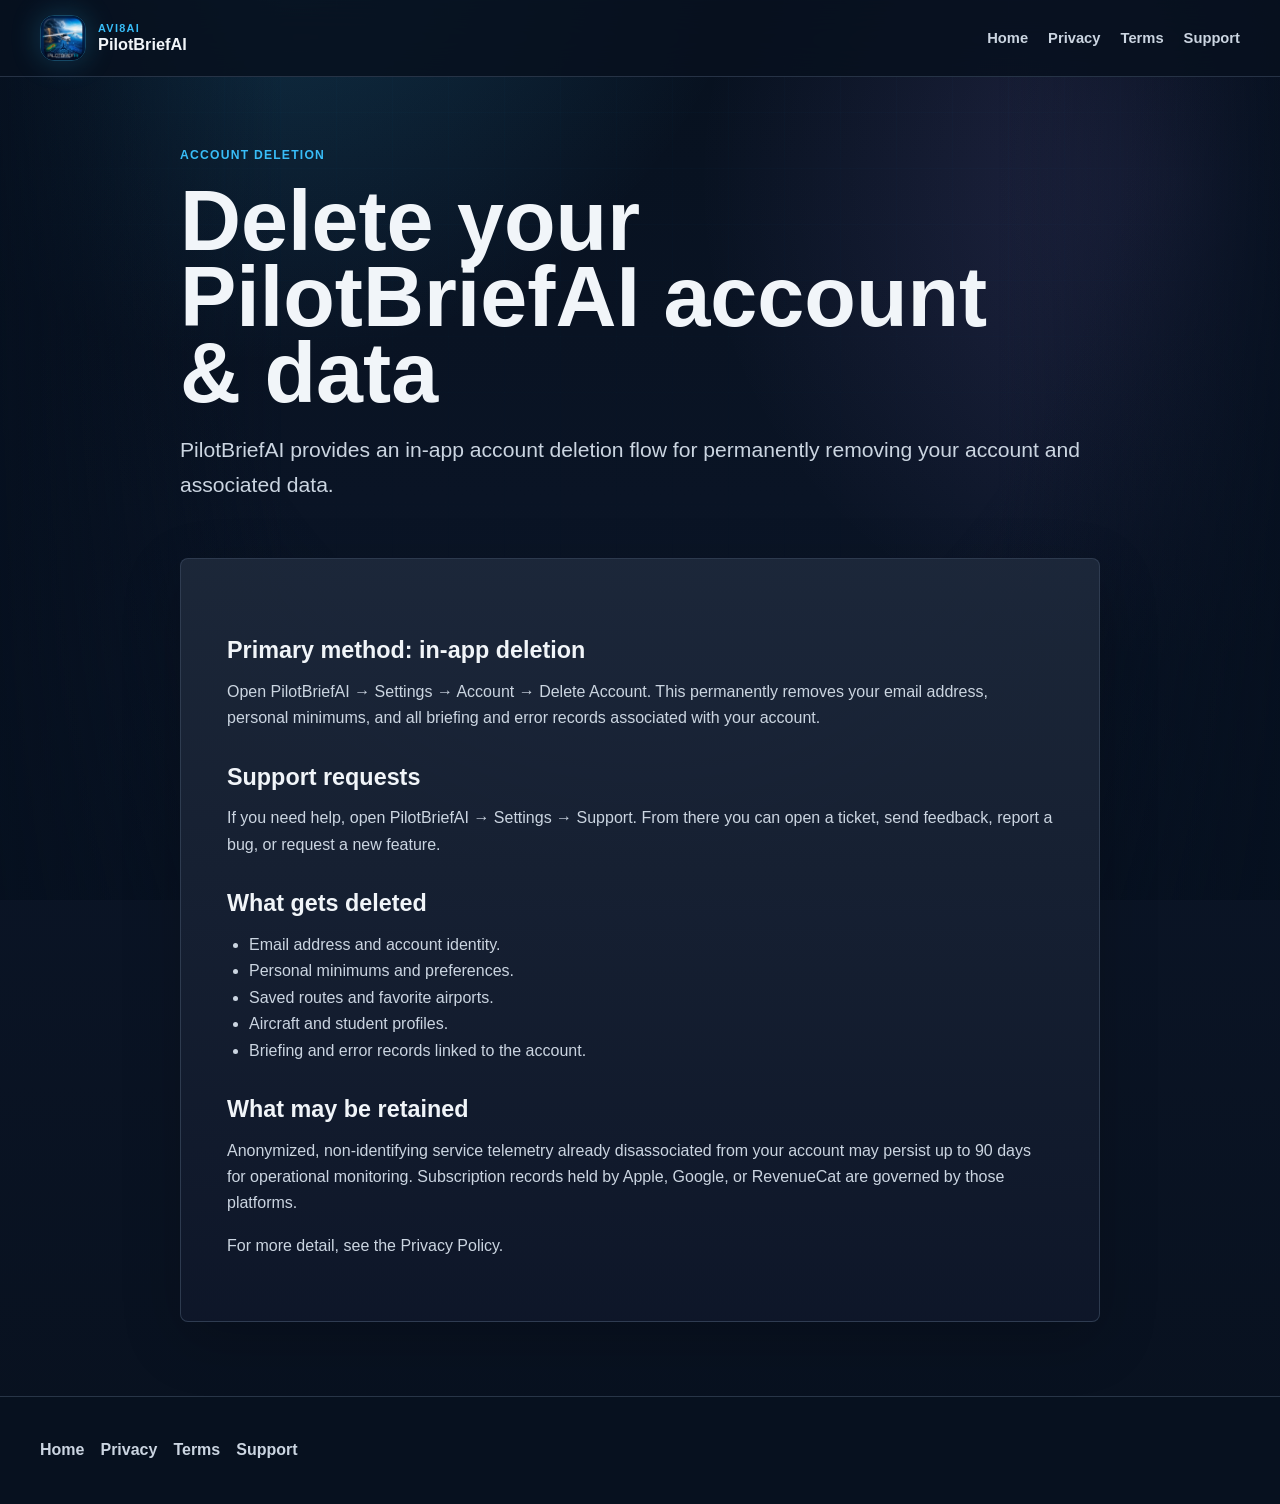
==== commit d8192286: "yes" ====
--- a/delete-account/index.html
+++ b/delete-account/index.html
@@ -4,7 +4,7 @@
   <meta charset="utf-8">
   <meta name="viewport" content="width=device-width, initial-scale=1">
   <title>Delete Account & Data | PilotBriefAI</title>
-  <meta name="description" content="How to delete your PilotBriefAI account and associated data.">
+  <meta name="description" content="How to delete your PilotBriefAI account and associated aviation briefing app data, including account information, personal minimums, and subscription status.">
   <link rel="canonical" href="https://avi8ai.com/delete-account/">
   <link rel="icon" href="../assets/pilotbriefai-icon-192.png">
   <link rel="stylesheet" href="../styles.css">
@@ -30,8 +30,8 @@
     <article class="legal-card">
       <h2>Primary method: in-app deletion</h2>
       <p>Open PilotBriefAI → Settings → Account → Delete Account. This permanently removes your email address, personal minimums, and all briefing and error records associated with your account.</p>
-      <h2>Alternate method: web request</h2>
-      <p>If you can't access the app, email <a href="mailto:ken.lince@gmail.com">ken.lince@gmail.com</a> from the address on your account with the subject "Delete my account." We will permanently delete your account and associated data within 30 days and confirm by email.</p>
+      <h2>Support requests</h2>
+      <p>If you need help, open PilotBriefAI → Settings → Support. From there you can open a ticket, send feedback, report a bug, or request a new feature.</p>
       <h2>What gets deleted</h2>
       <ul>
         <li>Email address and account identity.</li>
--- a/styles.css
+++ b/styles.css
@@ -185,12 +185,6 @@
   color: var(--accent);
 }
 
-.nav-cta {
-  min-height: 42px;
-  padding-inline: 16px;
-  white-space: nowrap;
-}
-
 .btn,
 .store-badge {
   display: inline-flex;
@@ -248,15 +242,20 @@
 .hero-grid {
   position: relative;
   display: grid;
-  grid-template-columns: minmax(0, 1.02fr) minmax(390px, 0.82fr);
-  gap: 54px;
-  align-items: center;
+  grid-template-columns: minmax(0, 0.82fr) minmax(560px, 1fr);
+  gap: 28px;
+  align-items: start;
 }
 
 .hero-copy {
   position: relative;
   z-index: 10;
-  max-width: 660px;
+  max-width: 600px;
+}
+
+.hero-copy h1,
+.hero-copy .lead {
+  max-width: 600px;
 }
 
 .eyebrow {
@@ -315,6 +314,13 @@
   margin-top: 24px;
 }
 
+.nav-store {
+  display: flex;
+  align-items: center;
+  gap: 10px;
+  min-width: fit-content;
+}
+
 .store-badge {
   min-height: auto;
   padding: 0;
@@ -328,13 +334,12 @@
   height: auto;
 }
 
-.store-row.hero-store {
-  gap: 16px;
-  margin-top: 30px;
-}
-
-.store-row.hero-store .store-badge img {
-  width: clamp(206px, 20vw, 272px);
+.nav-store .store-badge {
+  box-shadow: 0 12px 28px rgba(0, 0, 0, 0.3);
+}
+
+.nav-store .store-badge img {
+  width: clamp(120px, 10vw, 148px);
 }
 
 .hero-kicker {
@@ -413,46 +418,38 @@
 
 .flight-deck {
   position: relative;
-  min-height: 690px;
+  min-height: 660px;
 }
 
 .phone {
   position: absolute;
-  overflow: hidden;
-  border: 1px solid rgba(203, 213, 225, 0.16);
-  border-radius: 42px;
-  background: #020617;
-  box-shadow: var(--shadow);
+  filter: drop-shadow(0 34px 54px rgba(0, 0, 0, 0.46));
 }
 
 .phone img {
+  display: block;
   width: 100%;
-  border-radius: 40px;
+  height: auto;
 }
 
 .phone.main {
-  top: 0;
-  right: 42px;
+  top: 190px;
+  right: 0;
   z-index: 5;
-  width: min(322px, 74vw);
+  width: min(292px, 47%);
 }
 
 .phone.left {
-  top: 122px;
+  top: 100px;
   left: 0;
-  z-index: 3;
-  width: min(252px, 58vw);
-  opacity: 0.78;
-  transform: rotate(-5deg);
+  z-index: 4;
+  width: min(292px, 47%);
+  opacity: 1;
+  transform: none;
 }
 
 .phone.right {
-  right: 0;
-  bottom: 10px;
-  z-index: 2;
-  width: min(242px, 56vw);
-  opacity: 0.68;
-  transform: rotate(5deg);
+  display: none;
 }
 
 .deck-card {
@@ -1203,8 +1200,8 @@
 
 .pirep-showcase {
   display: grid;
-  grid-template-columns: minmax(0, 0.92fr) minmax(460px, 1.08fr);
-  gap: 38px;
+  grid-template-columns: minmax(0, 1fr) minmax(460px, 1fr);
+  gap: 48px;
   align-items: center;
 }
 
@@ -1287,10 +1284,9 @@
 }
 
 .pirep-media {
-  display: grid;
-  grid-template-columns: minmax(0, 1fr) minmax(160px, 0.44fr);
-  gap: 16px;
-  align-items: center;
+  display: flex;
+  align-items: center;
+  justify-content: center;
 }
 
 .pirep-panel {
@@ -1306,6 +1302,7 @@
 }
 
 .pirep-panel img {
+  display: block;
   width: 100%;
   height: auto;
 }
@@ -1328,11 +1325,13 @@
 
 .pirep-phone-panel {
   align-self: center;
+  width: min(390px, 100%);
   border-radius: 24px;
   background: transparent;
 }
 
 .pirep-phone-panel img {
+  display: block;
   border-radius: 23px;
 }
 
@@ -1556,6 +1555,24 @@
   object-position: center 52%;
 }
 
+.combo-visual.fly-map-panel {
+  display: grid;
+  place-items: center;
+  padding: 12px;
+  overflow: visible;
+  background:
+    radial-gradient(circle at 50% 24%, rgba(56, 189, 248, 0.2), transparent 14rem),
+    linear-gradient(180deg, rgba(15, 23, 42, 0.2), rgba(2, 6, 23, 0.12));
+}
+
+.combo-visual.fly-map-panel img {
+  width: min(258px, 100%);
+  height: auto;
+  max-height: 100%;
+  object-fit: contain;
+  filter: drop-shadow(0 24px 42px rgba(0, 0, 0, 0.48));
+}
+
 .combo-visual.atc-visual {
   display: grid;
   align-content: center;
@@ -1635,13 +1652,12 @@
   min-height: 720px;
   display: grid;
   place-items: center;
-  padding: 24px;
+  padding: 12px;
 }
 
 .dashboard-phone img {
   width: min(390px, 100%);
-  border-radius: 28px;
-  box-shadow: 0 30px 80px rgba(0, 0, 0, 0.42);
+  filter: drop-shadow(0 34px 62px rgba(0, 0, 0, 0.46));
 }
 
 .dashboard-points {
@@ -1972,33 +1988,6 @@
   font-weight: 800;
 }
 
-.trial-band {
-  border-block: 1px solid rgba(56, 189, 248, 0.34);
-  background:
-    linear-gradient(90deg, rgba(56, 189, 248, 0.18), rgba(74, 222, 128, 0.08), rgba(251, 191, 36, 0.1)),
-    rgba(8, 17, 31, 0.86);
-  padding: 34px 0;
-}
-
-.trial-band .container {
-  display: flex;
-  align-items: center;
-  justify-content: space-between;
-  gap: 22px;
-}
-
-.trial-band h2 {
-  max-width: 780px;
-  margin-bottom: 8px;
-  font-size: clamp(1.6rem, 3.4vw, 2.7rem);
-}
-
-.trial-band p {
-  max-width: 820px;
-  margin: 0;
-  color: var(--secondary);
-}
-
 .safety {
   border-color: rgba(251, 191, 36, 0.48);
   background:
@@ -2089,8 +2078,12 @@
     padding-bottom: 4px;
   }
 
-  .nav-cta {
-    width: fit-content;
+  .nav-store {
+    flex-wrap: wrap;
+  }
+
+  .nav-store .store-badge img {
+    width: 146px;
   }
 
   .hero-grid,
@@ -2109,10 +2102,6 @@
     grid-template-columns: 1fr;
   }
 
-  .pirep-media {
-    grid-template-columns: minmax(0, 1fr) minmax(150px, 0.36fr);
-  }
-
   .brief-groups {
     grid-template-columns: 1fr 1fr;
   }
@@ -2130,11 +2119,6 @@
 
   .flight-deck {
     min-height: 610px;
-  }
-
-  .trial-band .container {
-    align-items: flex-start;
-    flex-direction: column;
   }
 
   .cfi-visual {
@@ -2276,7 +2260,6 @@
 
   .dashboard-phone img {
     width: min(310px, 100%);
-    border-radius: 22px;
   }
 
   .section {
@@ -2290,10 +2273,6 @@
   .wind-rose {
     width: 146px;
     height: 146px;
-  }
-
-  .pirep-media {
-    grid-template-columns: 1fr;
   }
 
   .pirep-panel-large figcaption {
